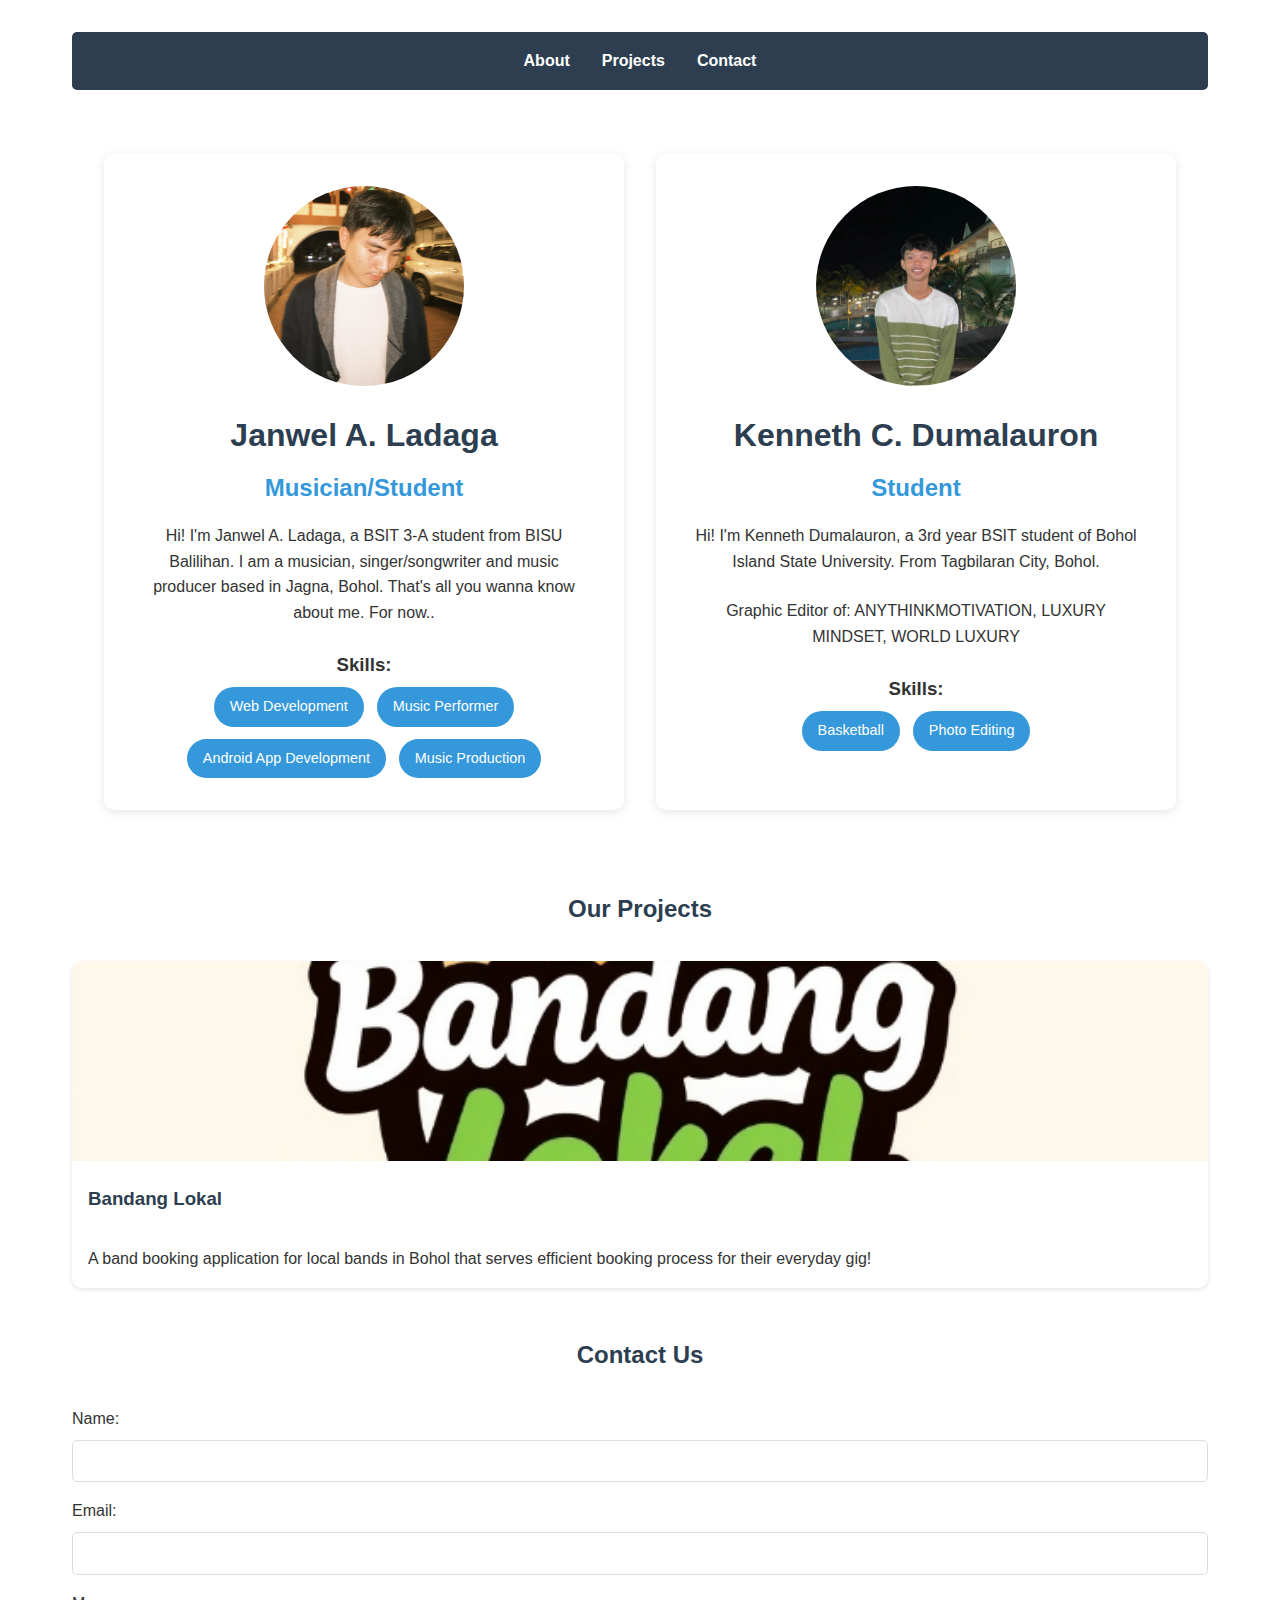
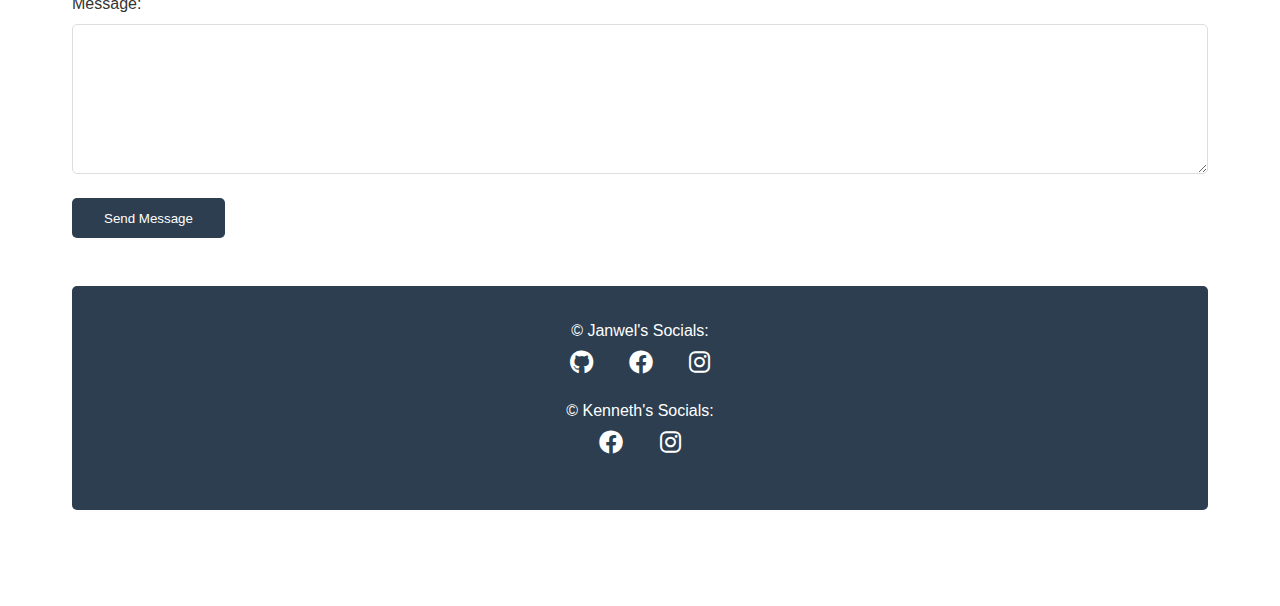
==== index.html @ c3f9afda "Update and rename LAB1ELEC.html to index.html" ====
<!DOCTYPE html>
<html lang="en">
<head>
    <meta charset="UTF-8">
    <meta name="viewport" content="width=device-width, initial-scale=1.0">
    <title>Student Portfolios</title>
    <link rel="stylesheet" href="style.css">
    <link rel="stylesheet" href="https://cdnjs.cloudflare.com/ajax/libs/font-awesome/6.0.0/css/all.min.css">
</head>
<body>
    <!-- First Student Portfolio -->
    <section class="portfolio" id="student1">
        <header>
            <nav>
                <ul>
                    <li><a href="#about1">About</a></li>
                    <li><a href="#projects1">Projects</a></li>
                    <li><a href="#contact1">Contact</a></li>
                </ul>
            </nav>
        </header>

        <main>
            <section id="about" class="about">
                <div class="student-container">
                    <!-- First Student -->
                    <div class="student">
                        <img src="janwel.jpeg" alt="Janwel A. Ladaga" class="profile-img">
                        <div class="about-content">
                            <h1>Janwel A. Ladaga</h1>
                            <h2>Musician/Student</h2>
                            <p>Hi! I'm Janwel A. Ladaga, a BSIT 3-A student from BISU Balilihan. I am a musician, singer/songwriter and music producer based in Jagna, Bohol. That's all you wanna know about me. For now..</p>
                            <div class="skills">
                                <h3>Skills:</h3>
                                <ul>
                                    <li>Web Development</li>
                                    <li>Music Performer</li>
                                    <li>Android App Development</li>
                                    <li>Music Production</li>
                                </ul>
                            </div>
                        </div>
                    </div>
            
                    <!-- Second Student -->
                    <div class="student">
                        <img src="kenneth.jpg" alt="Student 2" class="profile-img">
                        <div class="about-content">
                            <h1>Kenneth C. Dumalauron</h1>
                            <h2>Student</h2>
                            <p>Hi! I'm Kenneth Dumalauron, a 3rd year BSIT student of Bohol Island State University. From Tagbilaran City, Bohol.
                            </p>
                            <p>Graphic Editor of: ANYTHINKMOTIVATION, LUXURY MINDSET, WORLD LUXURY</p>
                            <div class="skills">
                                <h3>Skills:</h3>
                                <ul>
                                    <li>Basketball</li>
                                    <li>Photo Editing</li>
                                    
                                </ul>
                            </div>
                        </div>
                    </div>
                </div>
            </section>
            

            <section id="projects1" class="projects">
                <h2>Our Projects</h2>
                <div class="project-grid">
                    <article class="project-card">
                        <img src="banda logo.jpg" alt="Project 1">
                        <h3>Bandang Lokal</h3>
                        <p>A band booking application for local bands in Bohol that serves efficient booking process for their everyday gig! </p>
                    </article>

                   
                </div>
            </section>

            <section id="contact1" class="contact">
                <h2>Contact Us</h2>
                <form>
                    <div class="form-group">
                        <label for="name1">Name:</label>
                        <input type="text" id="name1" required>
                    </div>
                    <div class="form-group">
                        <label for="email1">Email:</label>
                        <input type="email" id="email1" required>
                    </div>
                    <div class="form-group">
                        <label for="message1">Message:</label>
                        <textarea id="message1" required></textarea>
                    </div>
                    <button type="submit">Send Message</button>
                </form>
            </section>
        </main>

        <footer>
            <p>&copy; Janwel's Socials:</p>
            <div class="social-links">
                <a href="https://github.com/weljannn"><i class="fab fa-github"></i></a>
                <a href="https://www.facebook.com/janwel.ladaga.2024"><i class="fa-brands fa-facebook"></i></a>
                <a href="https://www.instagram.com/?hl=en"><i class="fa-brands fa-instagram"></i></a>
            </div>
            <p>&copy; Kenneth's Socials:</p>
            <div class="social-links">  
                <a href="https://www.facebook.com/share/19hs7s6xsa/?mibextid=qi2Omg"><i class="fa-brands fa-facebook"></i></a>
                <a href="https://www.instagram.com/d_onlykenesuu?igsh=MW5xMWJwM29jNDF3OQ=="><i class="fa-brands fa-instagram"></i></a>
            </div>
        </footer>
    
    </section>
---- style.css ----
/* Reset and Base Styles */
* {
    margin: 0;
    padding: 0;
    box-sizing: border-box;
}

body {
    font-family: Arial, sans-serif;
    line-height: 1.6;
    color: #333;
}

/* Portfolio Sections */
.portfolio {
    padding: 2rem;
    max-width: 1200px;
    margin: 0 auto;
    margin-bottom: 4rem;
}

/* Header and Navigation */
header {
    background: #2c3e50;
    padding: 1rem;
    margin-bottom: 2rem;
    border-radius: 5px;
}

nav ul {
    list-style: none;
    display: flex;
    justify-content: center;
    gap: 2rem;
}

nav a {
    color: white;
    text-decoration: none;
    font-weight: bold;
}

nav a:hover {
    color: #3498db;
}

/* About Section */
.about {
    padding: 2rem;
    margin-bottom: 3rem;
}

.student-container {
    display: flex;
    gap: 2rem;
    max-width: 1400px;
    margin: 0 auto;
}

.student {
    flex: 1;
    display: flex;
    flex-direction: column;
    align-items: center;
    text-align: center;
    padding: 2rem;
    background: #fff;
    border-radius: 10px;
    box-shadow: 0 2px 10px rgba(0,0,0,0.1);
}

.profile-img {
    width: 200px;
    height: 200px;
    border-radius: 50%;
    object-fit: cover;
    margin-bottom: 1.5rem;
}

.about-content {
    width: 100%;
}

.about h1 {
    color: #2c3e50;
    margin-bottom: 0.5rem;
}

.about h2 {
    color: #3498db;
    margin-bottom: 1rem;
}

.about p {
    margin-bottom: 1.5rem;
    line-height: 1.6;
}

.skills {
    margin-top: 1rem;
}

.skills h3 {
    margin-bottom: 0.5rem;
}

.skills ul {
    list-style: none;
    display: flex;
    flex-wrap: wrap;
    justify-content: center;
    gap: 0.8rem;
    margin-top: 0.5rem;
}

.skills li {
    background: #3498db;
    color: white;
    padding: 0.5rem 1rem;
    border-radius: 20px;
    font-size: 0.9rem;
}

/* Projects Section */
.projects {
    margin-bottom: 3rem;
}

.projects h2 {
    text-align: center;
    margin-bottom: 2rem;
    color: #2c3e50;
}

.project-grid {
    display: grid;
    grid-template-columns: repeat(auto-fit, minmax(300px, 1fr));
    gap: 2rem;
}

.project-card {
    background: white;
    border-radius: 10px;
    overflow: hidden;
    box-shadow: 0 2px 5px rgba(0,0,0,0.1);
}

.project-card img {
    width: 100%;
    height: 200px;
    object-fit: cover;
}

.project-card h3,
.project-card p {
    padding: 1rem;
}

.project-card h3 {
    color: #2c3e50;
}

/* Contact Section */
.contact {
    margin-bottom: 3rem;
}

.contact h2 {
    text-align: center;
    margin-bottom: 2rem;
    color: #2c3e50;
}

.form-group {
    margin-bottom: 1rem;
}

.form-group label {
    display: block;
    margin-bottom: 0.5rem;
}

.form-group input,
.form-group textarea {
    width: 100%;
    padding: 0.8rem;
    border: 1px solid #ddd;
    border-radius: 5px;
}

.form-group textarea {
    height: 150px;
    resize: vertical;
}

button {
    background: #2c3e50;
    color: white;
    padding: 0.8rem 2rem;
    border: none;
    border-radius: 5px;
    cursor: pointer;
}

button:hover {
    background: #3498db;
}

/* Footer */
footer {
    text-align: center;
    padding: 2rem;
    background: #2c3e50;
    color: white;
    border-radius: 5px;
}

.social-links {
    margin-bottom: 1rem;
}

.social-links a {
    color: white;
    margin: 0 1rem;
    font-size: 1.5rem;
}

.social-links a:hover {
    color: #3498db;
}
/* Responsive Design */
@media (max-width: 968px) {
    .student-container {
        flex-direction: column;
        gap: 3rem;
    }

    .student {
        width: 100%;
    }
}

/* Responsive Design */
/* @media (max-width: 768px) {
    .about {
        flex-direction: column;
        text-align: center;
    }

    .skills ul {
        justify-content: center;
    }

    nav ul {
        flex-direction: column;
        align-items: center;
        gap: 1rem;
    }
} */
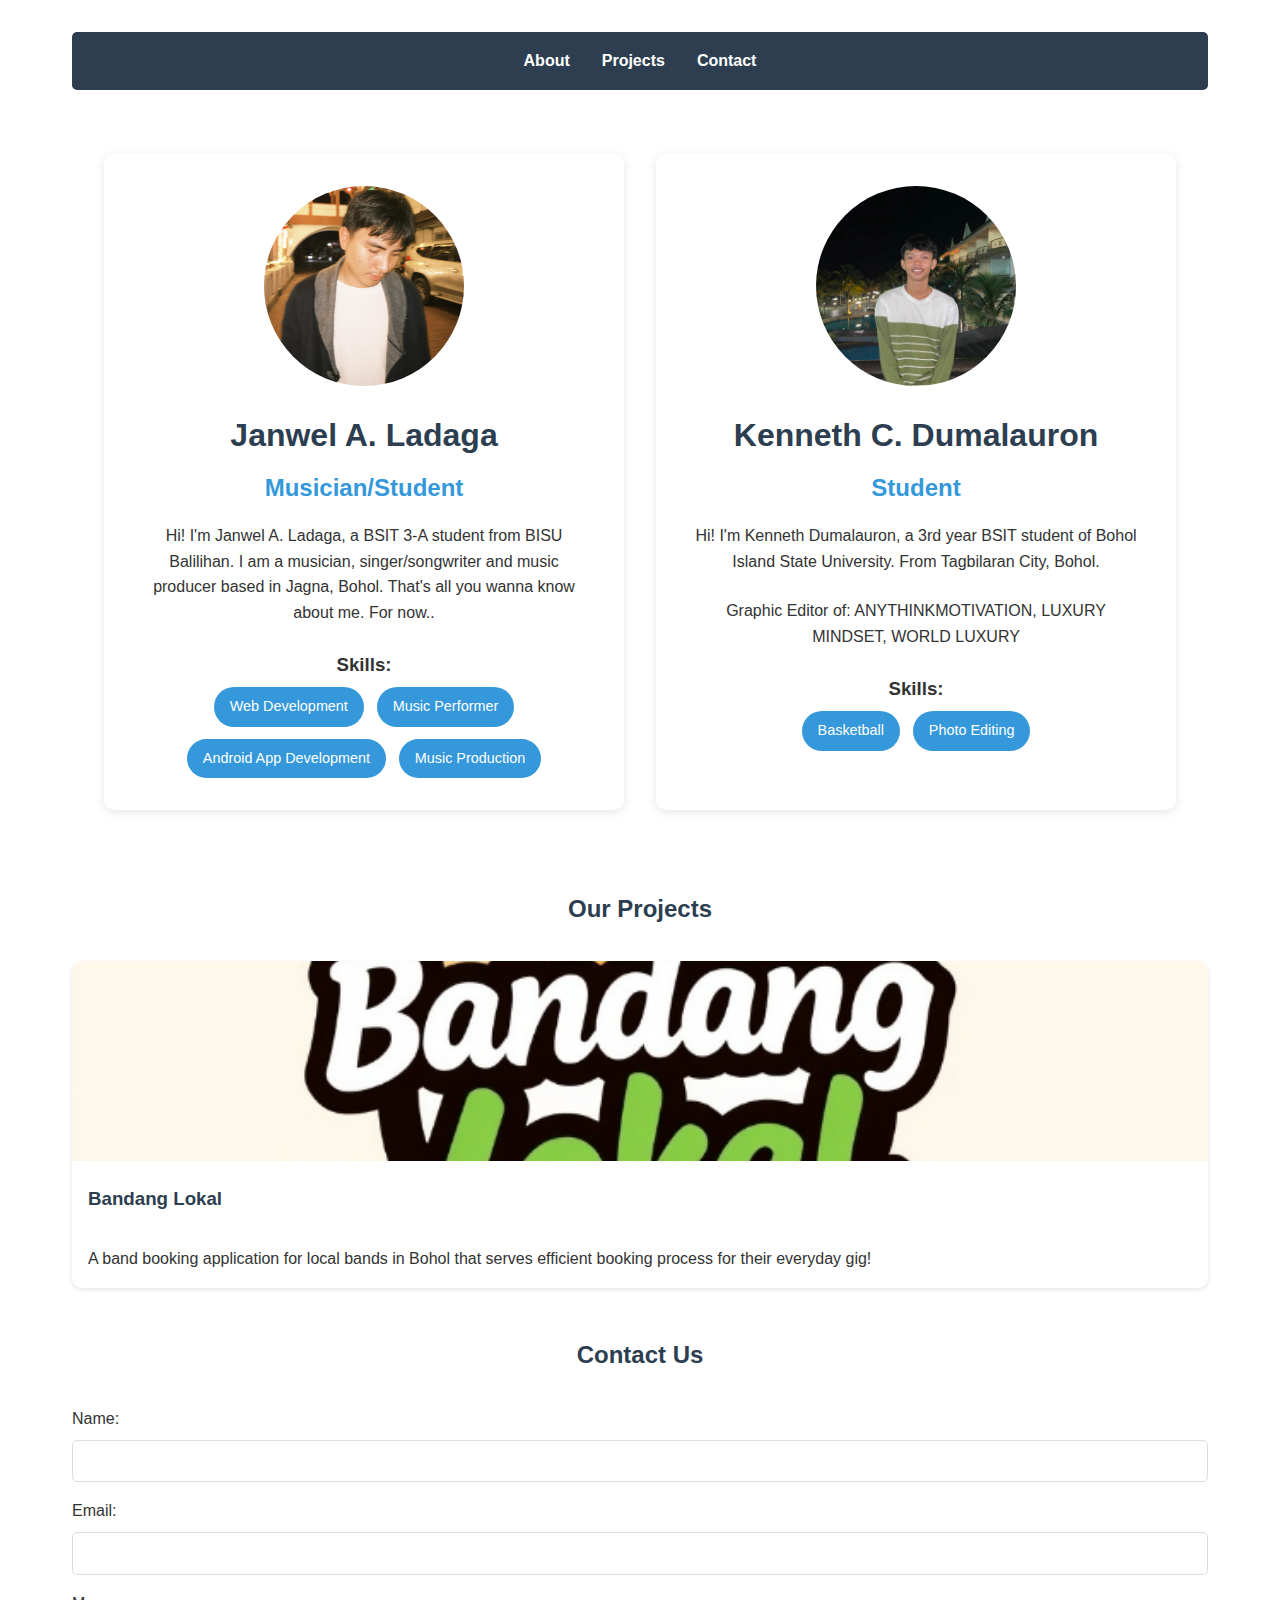
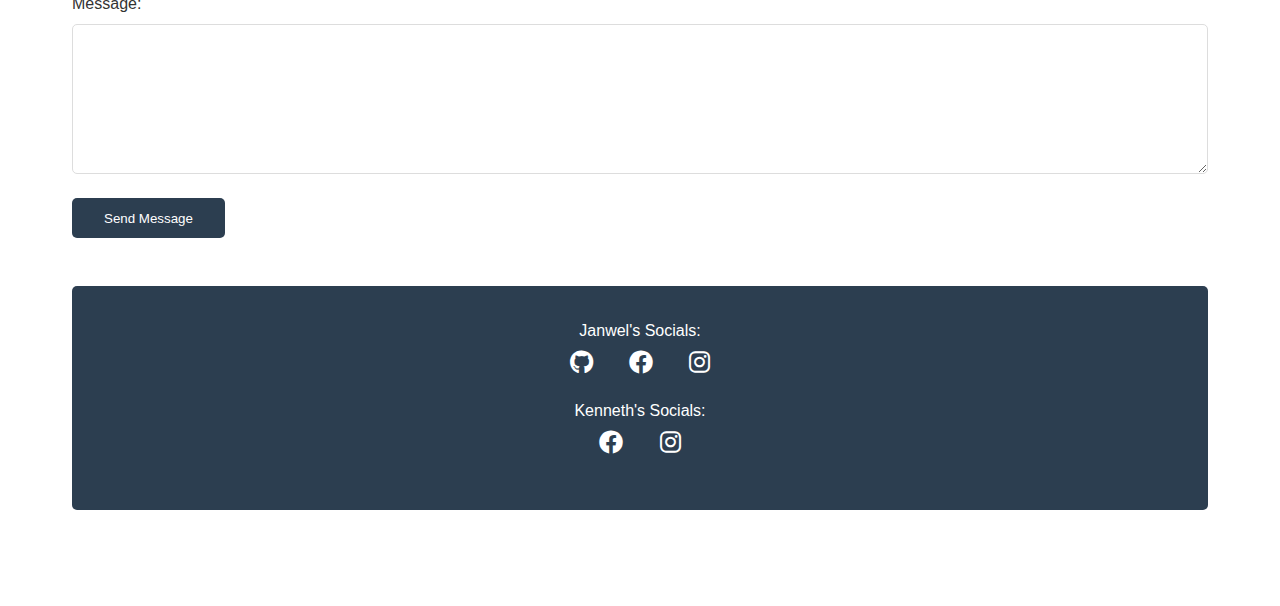
==== commit c78742a7: "Update index.html" ====
--- a/index.html
+++ b/index.html
@@ -23,7 +23,7 @@
         <main>
             <section id="about" class="about">
                 <div class="student-container">
-                    <!-- First Student -->
+                    <!-- Janwel -->
                     <div class="student">
                         <img src="janwel.jpeg" alt="Janwel A. Ladaga" class="profile-img">
                         <div class="about-content">
@@ -42,7 +42,7 @@
                         </div>
                     </div>
             
-                    <!-- Second Student -->
+                    <!-- Kenneth -->
                     <div class="student">
                         <img src="kenneth.jpg" alt="Student 2" class="profile-img">
                         <div class="about-content">
@@ -99,13 +99,13 @@
         </main>
 
         <footer>
-            <p>&copy; Janwel's Socials:</p>
+            <p> Janwel's Socials:</p>
             <div class="social-links">
                 <a href="https://github.com/weljannn"><i class="fab fa-github"></i></a>
                 <a href="https://www.facebook.com/janwel.ladaga.2024"><i class="fa-brands fa-facebook"></i></a>
                 <a href="https://www.instagram.com/?hl=en"><i class="fa-brands fa-instagram"></i></a>
             </div>
-            <p>&copy; Kenneth's Socials:</p>
+            <p> Kenneth's Socials:</p>
             <div class="social-links">  
                 <a href="https://www.facebook.com/share/19hs7s6xsa/?mibextid=qi2Omg"><i class="fa-brands fa-facebook"></i></a>
                 <a href="https://www.instagram.com/d_onlykenesuu?igsh=MW5xMWJwM29jNDF3OQ=="><i class="fa-brands fa-instagram"></i></a>
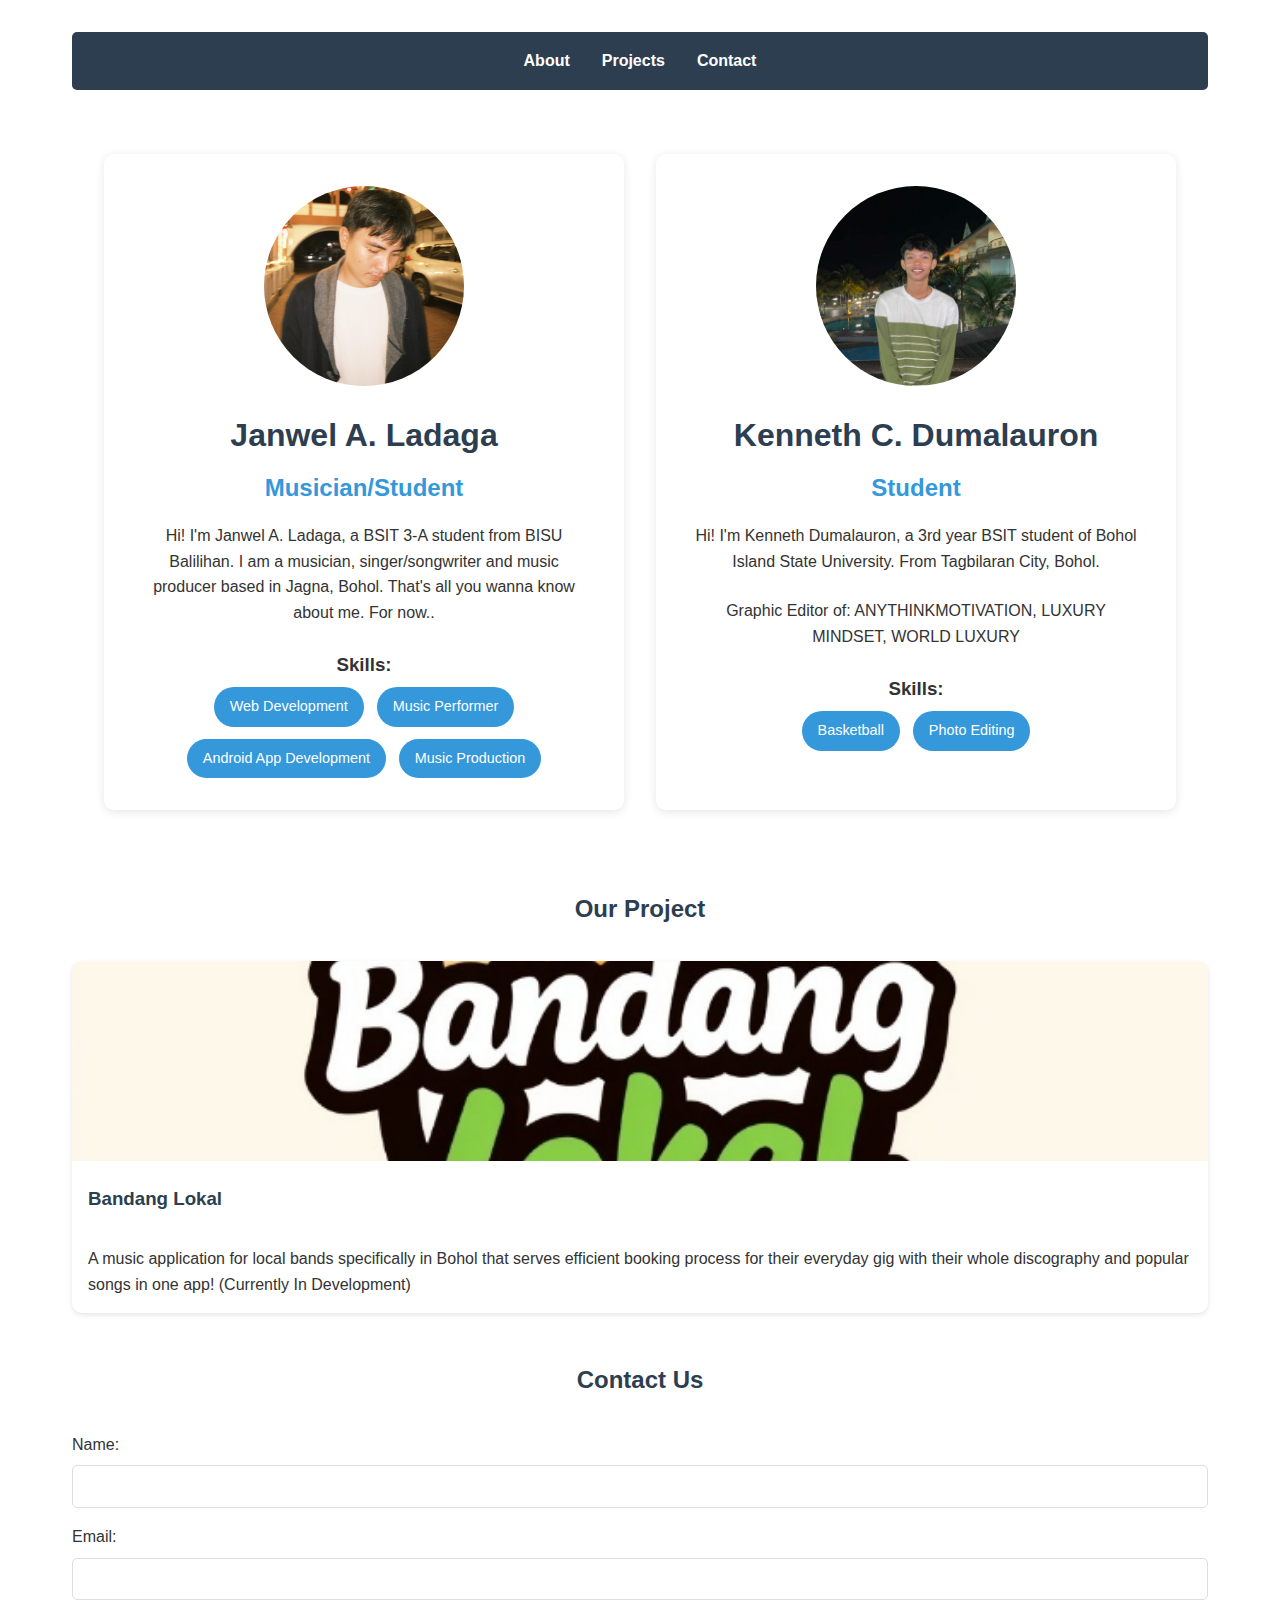
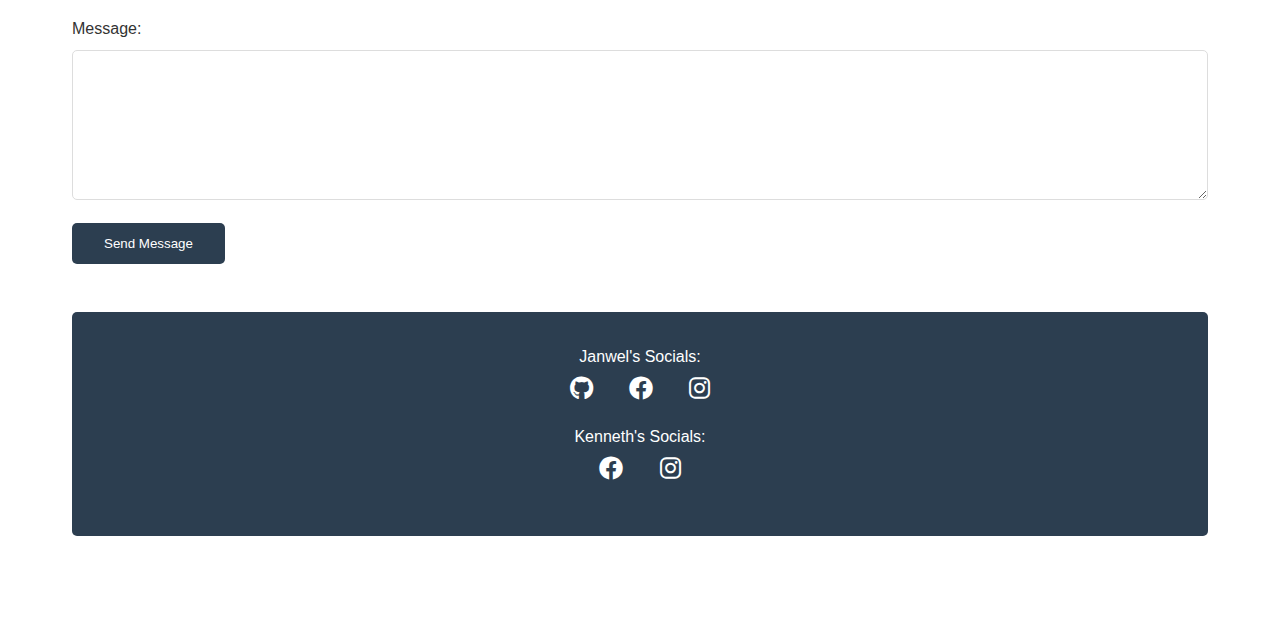
==== commit 857ae99b: "Update index.html" ====
--- a/index.html
+++ b/index.html
@@ -3,12 +3,12 @@
 <head>
     <meta charset="UTF-8">
     <meta name="viewport" content="width=device-width, initial-scale=1.0">
-    <title>Student Portfolios</title>
+    <title>Ladaga and Dumalauron's Project Web Portfolio</title>
     <link rel="stylesheet" href="style.css">
     <link rel="stylesheet" href="https://cdnjs.cloudflare.com/ajax/libs/font-awesome/6.0.0/css/all.min.css">
 </head>
 <body>
-    <!-- First Student Portfolio -->
+
     <section class="portfolio" id="student1">
         <header>
             <nav>
@@ -66,12 +66,12 @@
             
 
             <section id="projects1" class="projects">
-                <h2>Our Projects</h2>
+                <h2>Our Project</h2>
                 <div class="project-grid">
                     <article class="project-card">
                         <img src="banda logo.jpg" alt="Project 1">
                         <h3>Bandang Lokal</h3>
-                        <p>A band booking application for local bands in Bohol that serves efficient booking process for their everyday gig! </p>
+                        <p>A music application for local bands specifically in Bohol that serves efficient booking process for their everyday gig with their whole discography and popular songs in one app! (Currently In Development) </p>
                     </article>
 
                    
@@ -113,5 +113,3 @@
         </footer>
     
     </section>
-
-   
